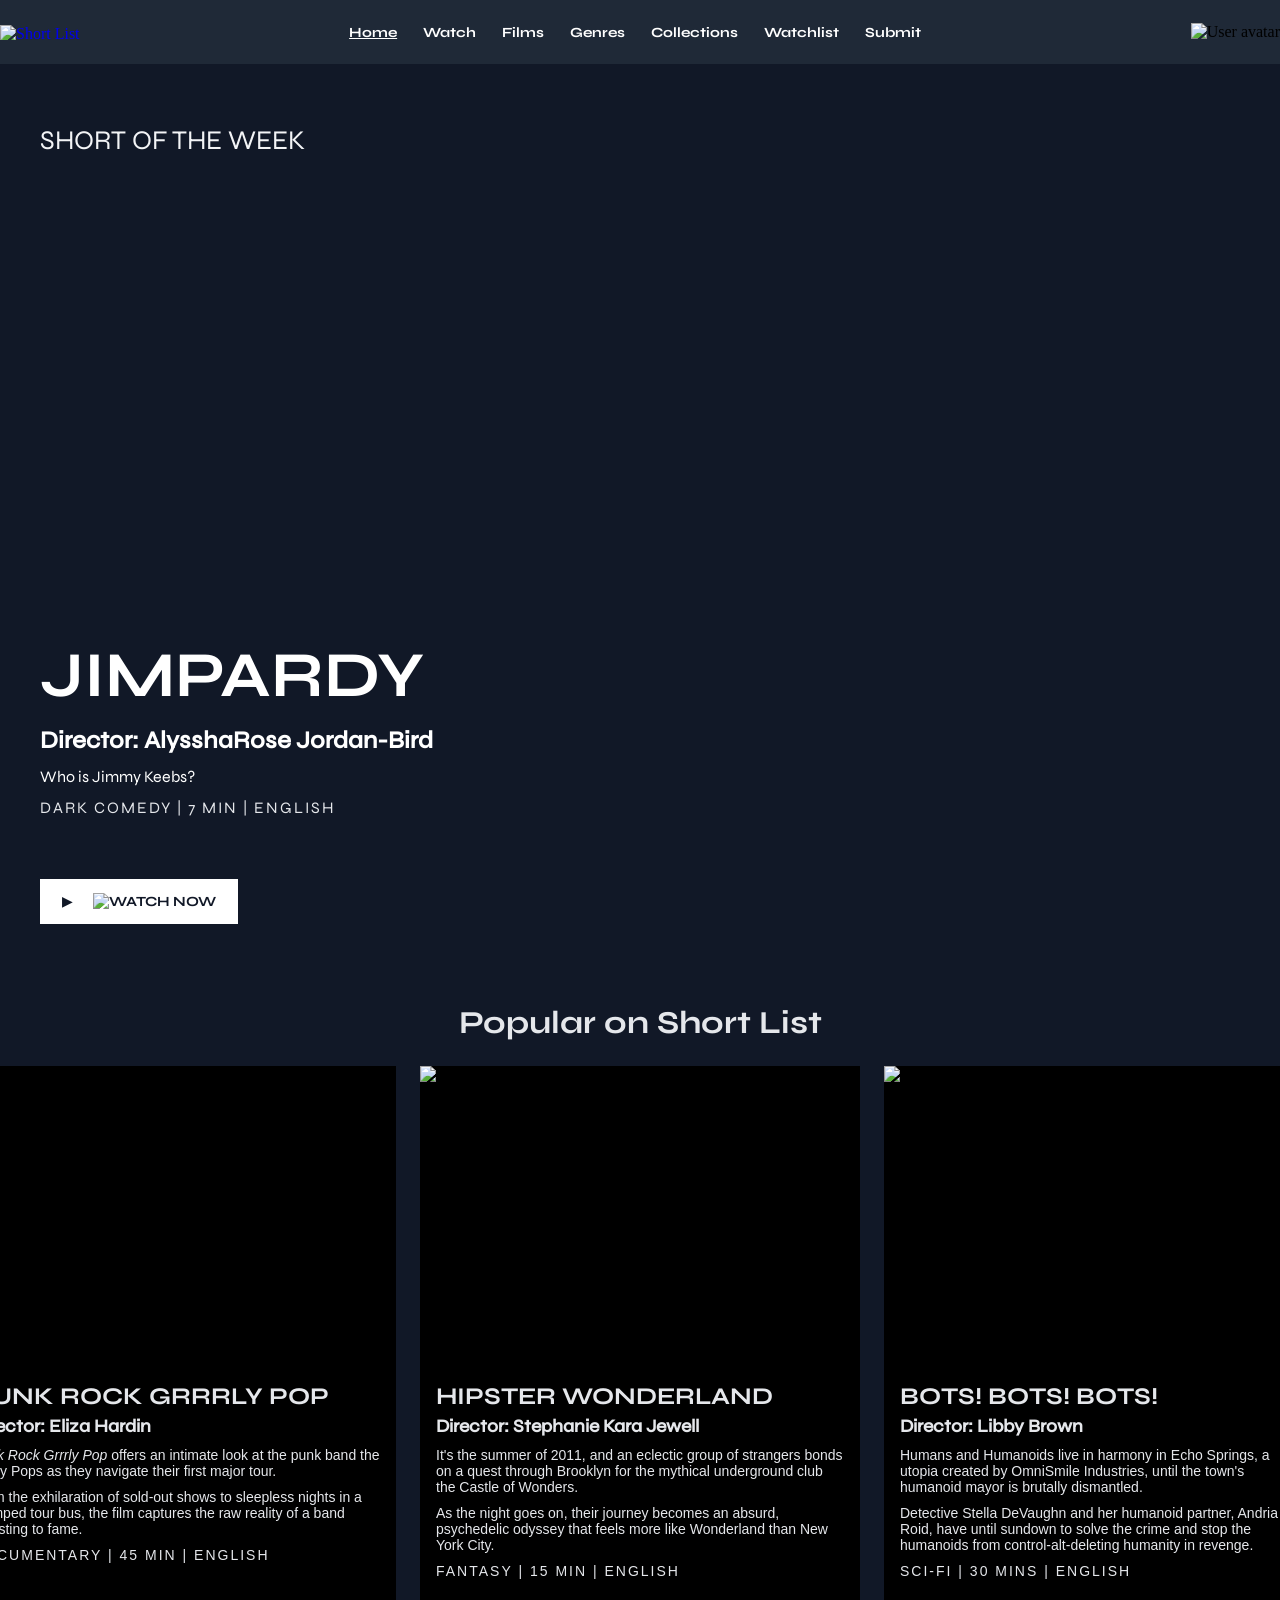
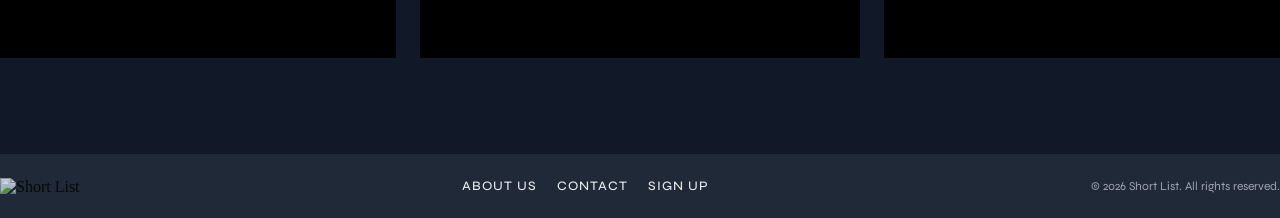
==== index.html @ 71845ef8 "fixed images issues" ====
<!DOCTYPE html>
<html lang="en">
<head>
    <meta charset="UTF-8">
    <title>Short List Home Page</title>
    <link rel="stylesheet" href="stylesheet.css">
</head>
<body>
<header class="site-header">
    <nav class="site-nav container">
        <div class="nav-left">
            <a href="index.html">
                <img src="shortl-list-logo.svg" alt="Short List">
            </a>
        </div>

        <div class="nav-center">
            <a href="#" class="current-page">Home</a>
            <a href="watch.html">Watch</a>
            <a href="#">Films</a>
            <a href="#">Genres</a>
            <a href="#">Collections</a>
            <a href="#">Watchlist</a>
            <a href="form.html">Submit</a>

        </div>

        <div class="nav-right">
            <img src="user_avatar.svg" alt="User avatar">
        </div>
    </nav>

</header>
<section class="hero">
    <div class="hero-img">
        <p class="featured-label">Short of the Week</p>

        <div class="hero-text">
            <h1>Jimpardy</h1>
            <h3>Director: AlysshaRose Jordan-Bird</h3>
            <p>Who is Jimmy Keebs?</p>
            <p class="card-meta">Dark Comedy | 7 Min | English</p>
            <a href="watch.html" class="hero-button">
                <img src="watch.html" alt="Watch Now">
            </a>
        </div>
    </div>
</section>

<section class="popular-section">
    <div class="popular-inner">
        <h3 class="popular-heading">Popular on Short List</h3>

        <div class="cards">
            <article class="card">
                <div class="card-image">
                    <img src="punk_rock.jpg" alt="Punk-Rock">
                </div>
                <div class="card-content">
                    <h2>Punk Rock Grrrly Pop</h2>
                    <h3>Director: Eliza Hardin</h3>
                    <p><i>Punk Rock Grrrly Pop</i> offers an intimate look at the punk band the Grrrly Pops as they navigate their first major tour.</p>
                    <p>From the exhilaration of sold-out shows to sleepless nights in a cramped tour bus, the film captures the raw reality of a band adjusting to fame.</p>
                    <p class="card-meta">Documentary | 45 Min | English</p>
                </div>
            </article>

            <article class="card">
                <div class="card-image">
                    <img src="hipster_wonderland.jpg" alt="Hipster Wonderland">
                </div>
                <div class="card-content">
                    <h2>Hipster Wonderland</h2>
                    <h3>Director: Stephanie Kara Jewell</h3>
                    <p>It's the summer of 2011, and an eclectic group of strangers bonds on a quest through Brooklyn for the mythical underground club the Castle of Wonders.</p>
                    <p>As the night goes on, their journey becomes an absurd, psychedelic odyssey that feels more like Wonderland than New York City.</p>
                    <p class="card-meta">Fantasy | 15 Min | English</p>
                </div>
            </article>

            <article class="card">
                <div class="card-image">
                    <img src="bots_bots_bots.jpg" alt="Bots! Bots! Bots!">
                </div>
                <div class="card-content">
                    <h2>Bots! Bots! Bots!</h2>
                    <h3>Director: Libby Brown</h3>
                    <p>Humans and Humanoids live in harmony in Echo Springs, a utopia created by OmniSmile Industries, until the town's humanoid mayor is brutally dismantled.</p>
                    <p>Detective Stella DeVaughn and her humanoid partner, Andria Roid, have until sundown to solve the crime and stop the humanoids from control-alt-deleting humanity in revenge.</p>
                    <p class="card-meta">Sci-Fi | 30 Mins | English</p>
                </div>

            </article>
        </div>
    </div>
</section>
<footer class="site-footer">
    <div class="container">
        <div class="footer-content">
            <div class="footer-logo">
                <img src="shortl-list-logo.svg" alt="Short List">
            </div>

            <div class="footer-links">
                <a href="#">About Us</a>
                <a href="#">Contact</a>
                <a href="#">Sign Up</a>
            </div>

            <p>&copy; 2026 Short List. All rights reserved.</p>
        </div>
    </div>
</footer>
</body>
</html>
---- stylesheet.css ----
@font-face {
    font-family: 'Syne-Bold';
    src: url('fonts/Syne-Bold.ttf');
}
@font-face {
    font-family: 'Syne-ExtraBold';
    src: url('fonts/Syne-ExtraBold.ttf');
}
@font-face {
    font-family: 'Syne-Medium';
    src: url('fonts/Syne-Medium.ttf');
}
@font-face {

    font-family: 'Syne-Regular';
    src: url('fonts/Syne-Regular.ttf');
}

@font-face {
    font-family: 'Syne-SemiBold';
    src: url('fonts/Syne-SemiBold.ttf');
}

@font-face {
    font-family: 'Syne-VariableFont_wght';
    src: url('fonts/Syne-VariableFont_wght.ttf');
}

body {
    margin: 0;
    background-color: #111827;
}


.site-header {
    background-color: #1F2937;
}

.container {
    width: min(1440px, 100%);
    margin: 0 auto;
}
.site-nav {
    min-height: 64px;
    display: flex;
    justify-content: space-between;
    align-items: center;
}

.nav-left img {
    height: 15px;
    width: auto;
    display: block;
}
.nav-center {
    display: flex;
    align-items: center;
    gap: 16px;
}

.nav-center a {
    color: white;
    font-family: 'Syne-Bold', serif;
    font-size: 14px;
    padding: 5px;
    text-decoration: none;
}

.nav-center a.current-page {
    font-weight: bold;
    text-decoration: underline;
}

.nav-center a:hover {
    text-decoration: underline;
}

.nav-right {
    display: flex;
    align-items: center;
    gap: 16px;
}

.nav-right img {
    height: 18px;
    width: auto;
    display: block
}

.hero {
    margin: 0;
}

.hero-img {
    height: 100vh;
    position: relative;
    background-image:
            linear-gradient(180deg, rgba(17, 24, 39, 0.1) 0%, rgba(17, 24, 39, 0.85) 100%),
            url('jimmy_img.jpg');
    background-position: center;
    background-repeat: no-repeat;
    background-size: cover;
}

.featured-label {
    position: absolute;
    top: 60px;
    left: 40px;
    margin: 0;
    font-family: 'Syne-Regular', sans-serif;
    font-size: 27px;
    text-transform: uppercase;
    color: #f3f4f6;
}

.hero-text {
    position: absolute;
    left: 40px;
    bottom: 40px;
    color: white;
    max-width: 600px;
}

.hero-text h1 {
    font-family: 'Syne-Bold', sans-serif;
    font-size: 64px;
    margin: 0 0 12px;
    text-transform: uppercase;
}
.hero-text h3 {
    font-family: 'Syne-Medium', sans-serif;
    font-size: 24px;
    margin: 0 0 12px;
}

.hero-text p {
    font-family: 'Syne-Regular', sans-serif;
    margin: 0 0 12px;
    font-size: 16px;
}

.card-meta {
    font-family: 'Manrope-Light', sans-serif;
    font-size: 14px;
    text-transform: uppercase;
}
.hero-button {
    display: inline-flex;
    align-items: center;
    gap: 10px;
    background-color: #ffffff;
    color: #111827;
    font-family: 'Syne-Bold', sans-serif;
    text-decoration: none;
    padding: 14px 22px;
    text-transform: uppercase;
    font-size: 14px;
    margin-top: 50px;
}

.hero-button::before {
    content: "▶";
    margin-right: 10px;
}
.popular-section {
    width: 100%;
    padding: 40px 24px 64px;
    box-sizing: border-box;
}

.popular-inner {
    max-width: 1440px;
    margin: 0 auto;
}

.popular-heading {
    color: #e5e7eb;
    text-align: center;
    font-family: 'Syne-Bold', sans-serif;
    font-size: 32px;
    margin: 0 0 24px;
    line-height: 1.2;
}

.cards {
    display: grid;
    grid-template-columns: repeat(3, 440px);
    gap: 24px;
    justify-content: center;
}

.card {
    width: 100%;
    max-width: 440px;
    height: 592px;
    overflow: hidden;
    background: black;
}

.card-image {
    position: relative;
    width: 100%;
    height: 300px;
    overflow: hidden;
}

.card-image::after {
    content: '';
    position: absolute;
    bottom: 0;
    left: 0;
    width: 100%;
    height: 60%;
    background: linear-gradient(to bottom, transparent, black);
}

.card-image img {
    width: 100%;
    height: 100%;
    object-fit: cover;
    display: block;
}

.card-content {
    height: 292px;
    padding: 1rem;
    box-sizing: border-box;
    background: black;
}

.card-content h2 {
    font-family: 'Syne-Bold', sans-serif;
    font-size: 24px;
    text-transform: uppercase;
    color: #e5e7eb;
    margin: 0 0 4px;
    padding: 0;
}

.card-content h3 {
    color: #e5e7eb;
    font-family: 'Syne-Medium', sans-serif;
    font-size: 18px;
    margin: 0 0 10px;
    padding: 0;
}

.card-content p {
    color: #e5e7eb;
    font-family: 'Inter', sans-serif;
    font-size: 14px;
    margin: 0 0 10px;
    padding: 0;
}

.card-meta {
    font-size: 11px;
    font-family: 'Syne-Medium', sans-serif;
    font-weight: 400;
    text-transform: uppercase;
    letter-spacing: 2px;
    color: #e5e7eb;
    margin: 0;
    padding: 0;
}



.watch-page .video-container {
    position: relative;
    width: 100%;
    padding-top: 56.25%;
}
.watch-page .video-container iframe {
    position: absolute;
    top: 0;
    left: 0;
    width: 100%;
    height: 100%;
}


.watch-page .film-title-bar h2 {
    color: #e5e7eb;
    font-family: Syne-se, sans-serif;
    font-size: 36px;
    text-transform: uppercase;
    margin: 0;
    }

.watch-page .synopsis h2 {
    color: #e5e7eb;
    font-family: Syne-Medium, sans-serif, sans-serif;
    font-size: 32px;
    margin: 20px 0 8px 0;
    text-indent: 5px;
    text-align: left;
}

.watch-page .synopsis p {
    color: #F5F5F5;
    font-family: Inter, sans-serif;
    font-size: 16px;
    margin: 0 0 12px 0;
    text-indent: 5px;
}
.watch-page .synopsis .label {
    font-family: Syne-Medium, sans-serif;
    color: #e5e7eb;
    text-indent: 5px;
}

.form-page .form-container {
    max-width: 640px;
    margin: 60px auto;
    padding: 0 20px;
    box-sizing: border-box;
}

.form-page .form-container h1 {
    color: #e5e7eb;
    font-family: Syne-ExtraBold, sans-serif;
    font-size: 36px;
    text-transform: uppercase;
    text-align: center;
    margin-bottom: 12px;
}

.form-page .form-subtitle {
    color: #e5e7eb;
    font-family: Syne-Medium, sans-serif;
    font-size: 16px;
    text-align: center;
    margin-bottom: 40px;
    text-indent: 0;
}

.form-page .form-group {
    display: flex;
    flex-direction: column;
    margin-bottom: 24px;
}

.form-page .form-group label {
    color: #e5e7eb;
    font-family: Syne-Medium, sans-serif;
    font-size: 14px;
    margin-bottom: 8px;
}

.form-page .form-group input {
    width: 100%;
    padding: 12px;
    font-size: 16px;
    background-color: #e5e7eb;
    border: none;
    box-sizing: border-box;
}

.form-page .required {
    color: #E63A2E;
}

.form-page form button {
    display: block;
    margin: 0 auto;
    background-color: #e5e7eb;
    color: black;
    font-family: Syne-Medium, sans-serif;
    font-size: 18px;
    padding: 14px 40px;
    border: 2px solid black;
    border-radius: 8px;
    cursor: pointer;
}

.form-page form button:hover {
    background-color: #E63A2E;
    color: white;
    border-color: #E63A2E;
}

.site-footer {
    background-color: #1F2937;
    width: 100%;
    margin-top: 32px;
}

.site-footer .container {
    min-height: 64px;
    display: flex;
    align-items: center;
}

.footer-content {
    width: 100%;
    display: flex;
    justify-content: space-between;
    align-items: center;
    gap: 16px;
}

.footer-logo img {
    height: 16px;
    width: auto;
    display: block;
    opacity: 0.8;
}

.footer-links {
    display: flex;
    gap: 20px;
    align-items: center;
}

.footer-links a {
    color: #e5e7eb;
    text-decoration: none;
    font-family: 'Syne-Medium', sans-serif;
    font-size: 13px;
    text-transform: uppercase;
    letter-spacing: 1px;
}

.footer-links a:hover {
    color: #ffffff;
    text-decoration: underline;
}

.site-footer p {
    color: #9CA3AF;
    font-family: 'Syne-Regular', sans-serif;
    font-size: 12px;
    margin: 0;
}
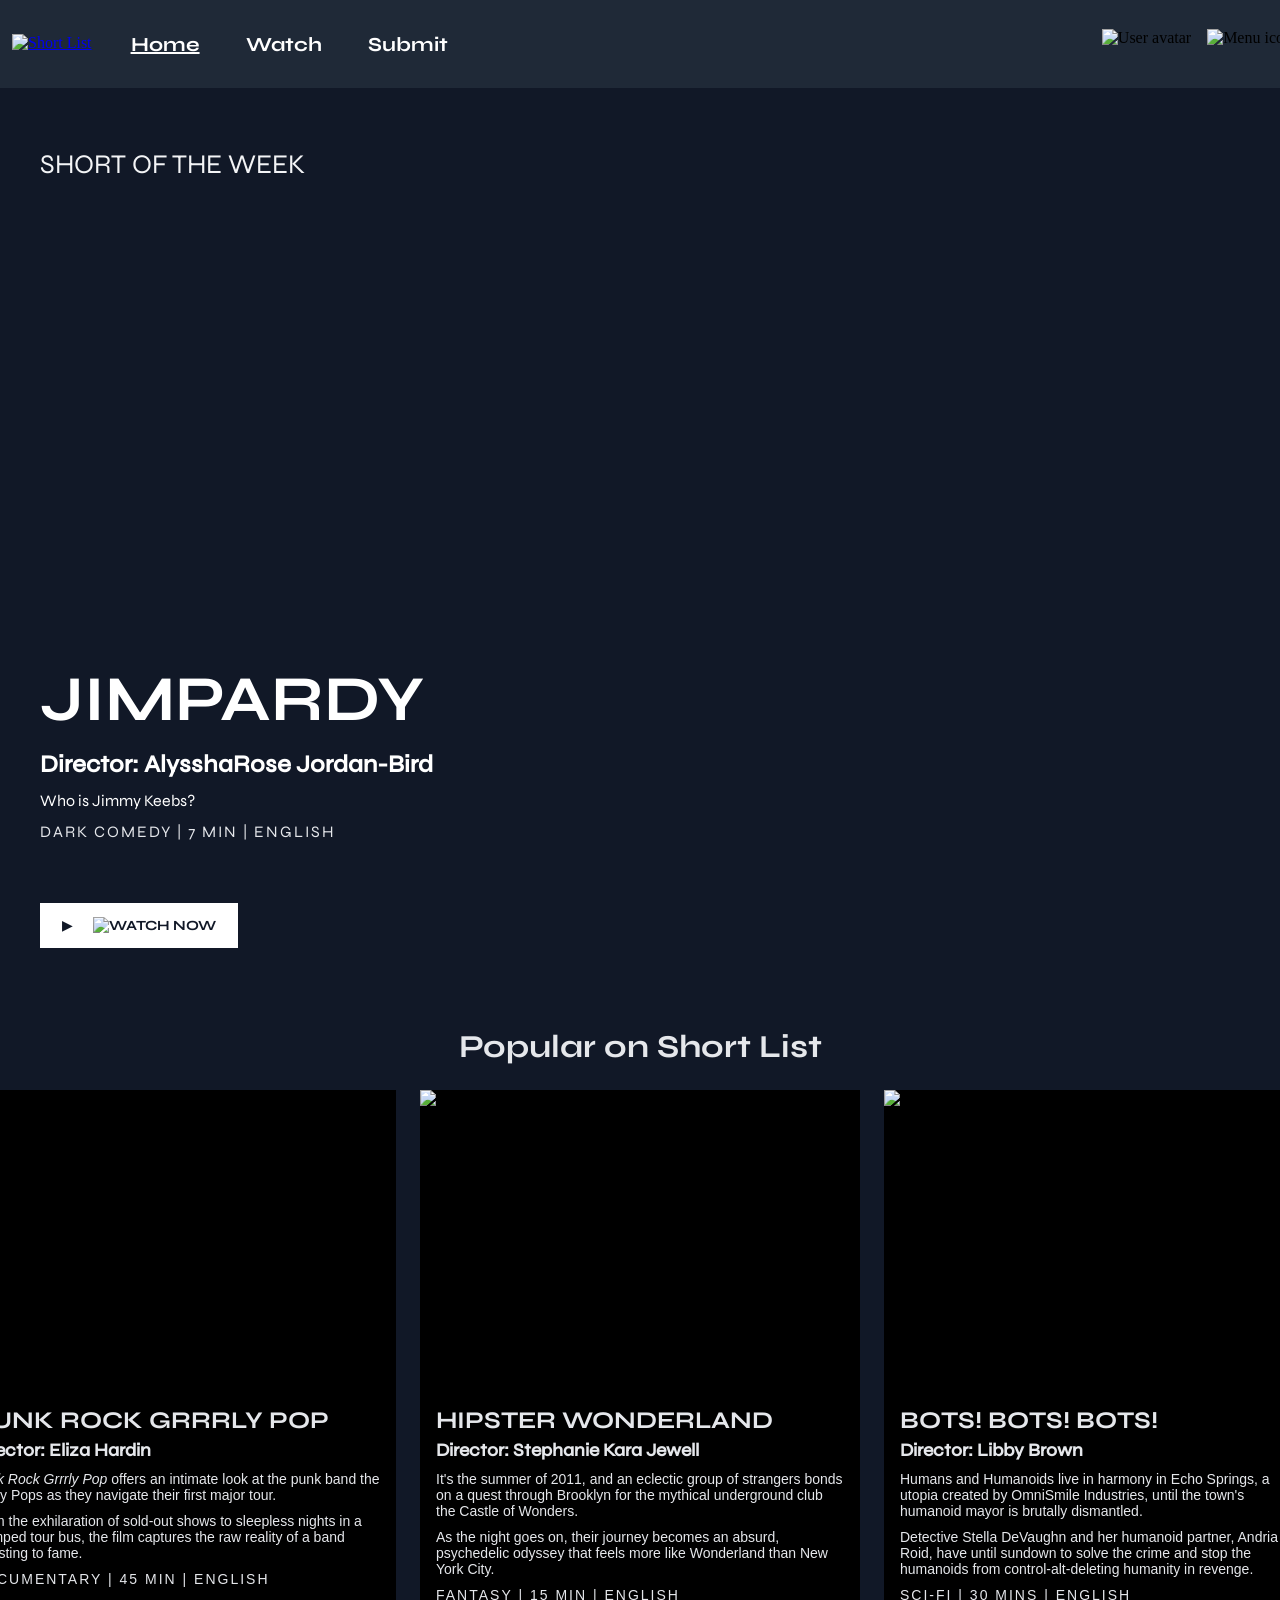
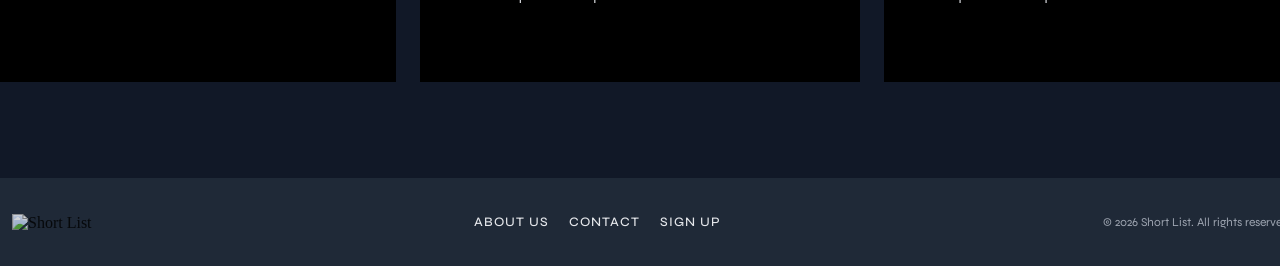
==== commit 6ce85a65: "fixed issue with images not showing up," ====
--- a/index.html
+++ b/index.html
@@ -17,16 +17,13 @@
         <div class="nav-center">
             <a href="#" class="current-page">Home</a>
             <a href="watch.html">Watch</a>
-            <a href="#">Films</a>
-            <a href="#">Genres</a>
-            <a href="#">Collections</a>
-            <a href="#">Watchlist</a>
             <a href="form.html">Submit</a>
 
         </div>
 
         <div class="nav-right">
             <img src="user_avatar.svg" alt="User avatar">
+            <img src="hamburger_menue.svg" alt="Menu icon">
         </div>
     </nav>
 
--- a/stylesheet.css
+++ b/stylesheet.css
@@ -26,44 +26,44 @@
     font-family: 'Syne-VariableFont_wght';
     src: url('fonts/Syne-VariableFont_wght.ttf');
 }
-
 body {
     margin: 0;
     background-color: #111827;
 }
-
-
+.container {
+    width: min(1440px, 100%);
+    padding: 12px;
+}
 .site-header {
     background-color: #1F2937;
 }
 
-.container {
-    width: min(1440px, 100%);
-    margin: 0 auto;
-}
+/* ===== nav bar ===== */
+
 .site-nav {
     min-height: 64px;
     display: flex;
-    justify-content: space-between;
     align-items: center;
 }
 
 .nav-left img {
-    height: 15px;
+    height: 20px;
     width: auto;
     display: block;
 }
+
 .nav-center {
     display: flex;
     align-items: center;
     gap: 16px;
+    margin-left: 24px;
 }
 
 .nav-center a {
     color: white;
     font-family: 'Syne-Bold', serif;
-    font-size: 14px;
-    padding: 5px;
+    font-size: 20px;
+    padding: 15px;
     text-decoration: none;
 }
 
@@ -80,14 +80,17 @@
     display: flex;
     align-items: center;
     gap: 16px;
+    margin-left: auto;
 }
 
 .nav-right img {
-    height: 18px;
+    height: 30px;
     width: auto;
-    display: block
-}
-
+    display: block;
+}
+
+
+/* ===== home page ===== */
 .hero {
     margin: 0;
 }
@@ -97,7 +100,7 @@
     position: relative;
     background-image:
             linear-gradient(180deg, rgba(17, 24, 39, 0.1) 0%, rgba(17, 24, 39, 0.85) 100%),
-            url('jimmy_img.jpg');
+            url(./jimmy_hero.jpg);
     background-position: center;
     background-repeat: no-repeat;
     background-size: cover;
@@ -265,21 +268,26 @@
     padding: 0;
 }
 
-
+/* ===== Watch page layout ===== */
 
 .watch-page .video-container {
     position: relative;
     width: 100%;
     padding-top: 56.25%;
 }
+
 .watch-page .video-container iframe {
     position: absolute;
     top: 0;
     left: 0;
     width: 100%;
     height: 100%;
-}
-
+    border: 0;
+}
+
+.watch-page .synopsis {
+    padding: 0 20px;
+}
 
 .watch-page .film-title-bar h2 {
     color: #e5e7eb;
@@ -287,14 +295,14 @@
     font-size: 36px;
     text-transform: uppercase;
     margin: 0;
+    padding: 0 20px;
     }
 
 .watch-page .synopsis h2 {
     color: #e5e7eb;
-    font-family: Syne-Medium, sans-serif, sans-serif;
+    font-family: Syne-Medium, sans-serif;
     font-size: 32px;
     margin: 20px 0 8px 0;
-    text-indent: 5px;
     text-align: left;
 }
 
@@ -303,12 +311,18 @@
     font-family: Inter, sans-serif;
     font-size: 16px;
     margin: 0 0 12px 0;
-    text-indent: 5px;
 }
 .watch-page .synopsis .label {
     font-family: Syne-Medium, sans-serif;
     color: #e5e7eb;
-    text-indent: 5px;
+}
+
+/* ===== forms page  layout ===== */
+
+body.form-page {
+    min-height: 100vh;
+    display: flex;
+    flex-direction: column;
 }
 
 .form-page .form-container {
@@ -316,8 +330,12 @@
     margin: 60px auto;
     padding: 0 20px;
     box-sizing: border-box;
-}
-
+    flex: 1;
+}
+
+body.form-page .sit-title {
+    margin-top: auto;
+}
 .form-page .form-container h1 {
     color: #e5e7eb;
     font-family: Syne-ExtraBold, sans-serif;
@@ -380,10 +398,13 @@
     color: white;
     border-color: #E63A2E;
 }
-
+body.form-page .site-footer {
+    margin-top: auto;
+}
+
+/* ===== forms page  layout ===== */
 .site-footer {
     background-color: #1F2937;
-    width: 100%;
     margin-top: 32px;
 }
 
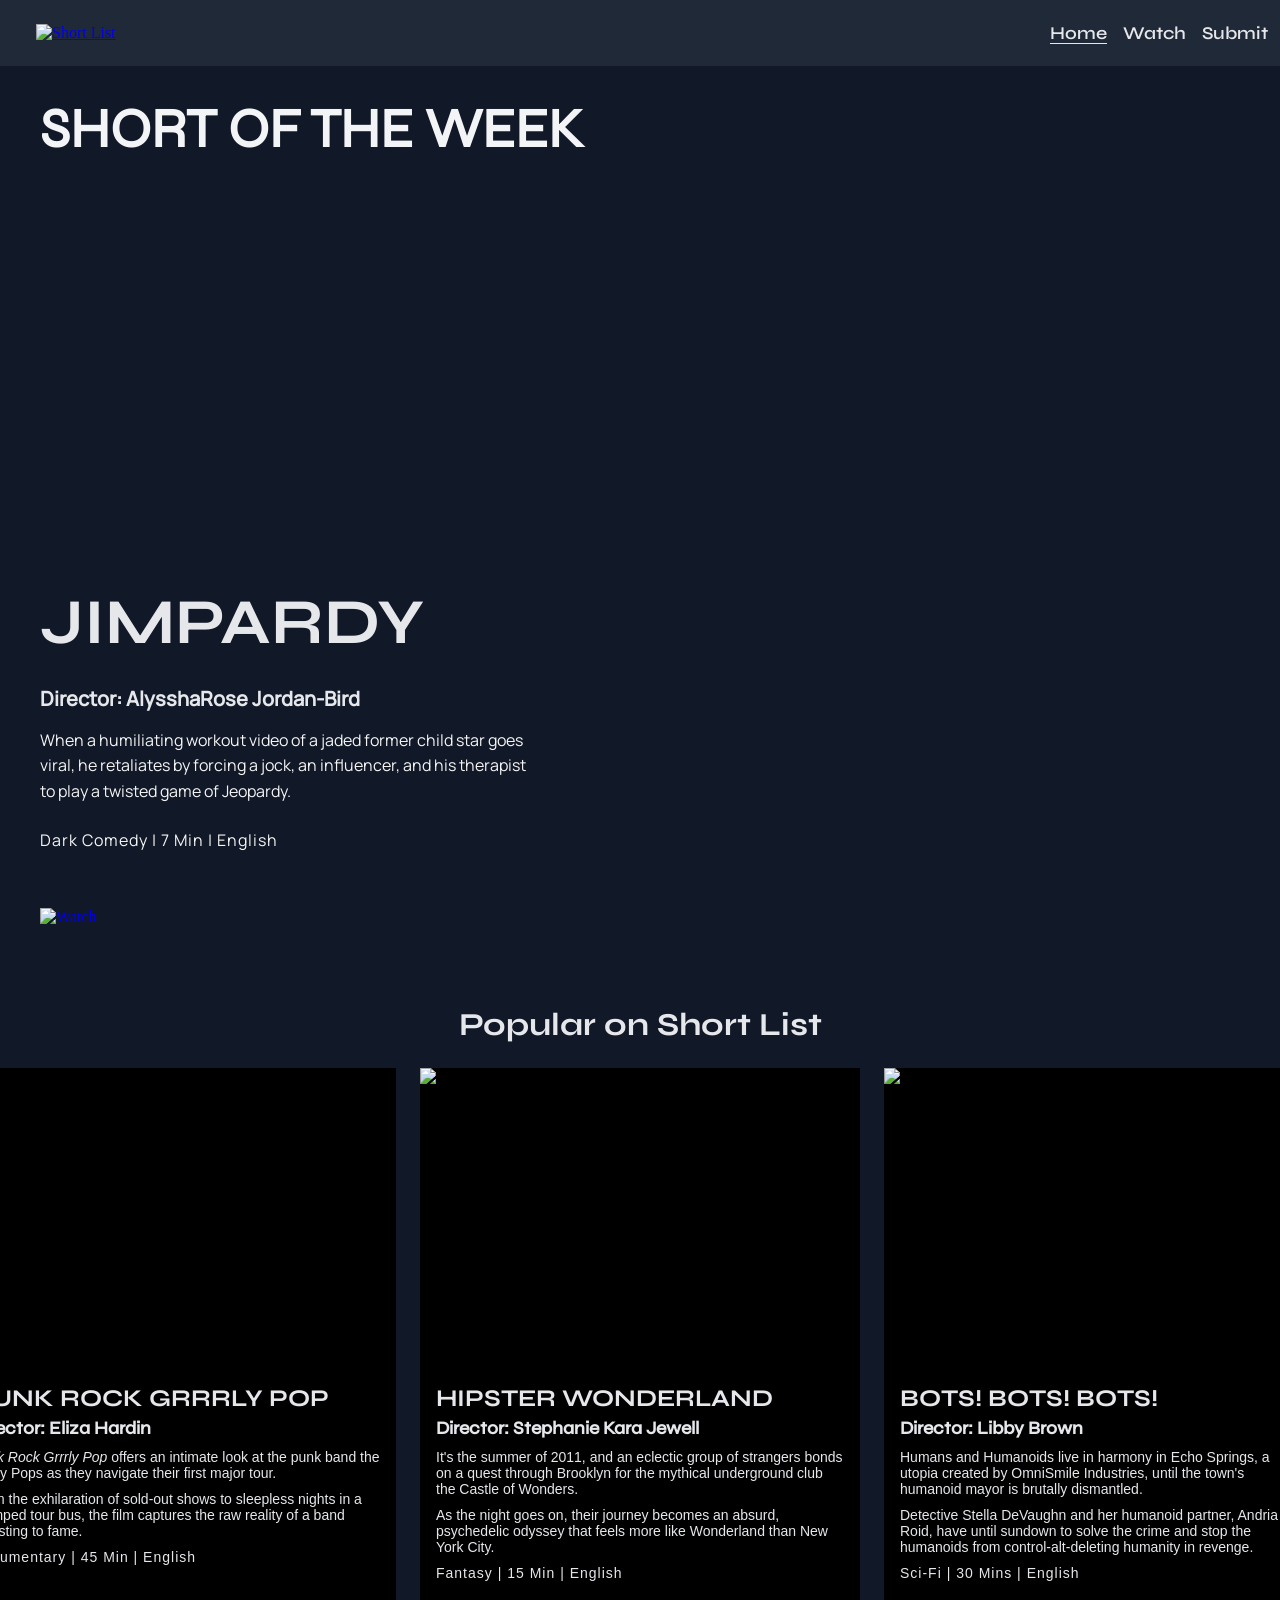
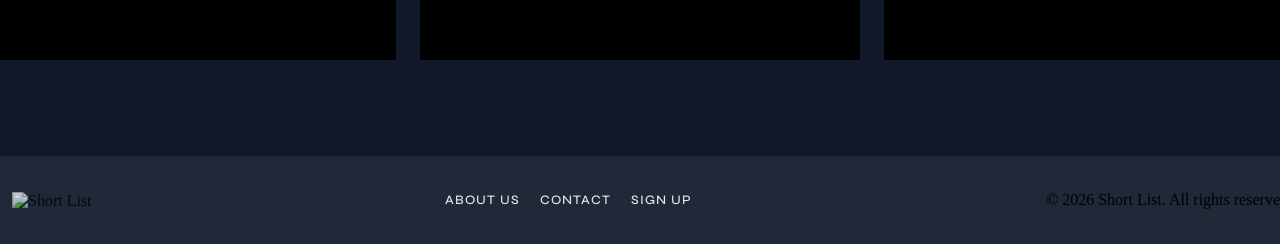
==== commit d96d2aff: "fixed issues with hero button, header, etc" ====
--- a/index.html
+++ b/index.html
@@ -14,32 +14,27 @@
             </a>
         </div>
 
-        <div class="nav-center">
-            <a href="#" class="current-page">Home</a>
+        <div class="nav-links">
+            <a href="index.html" class="current-page">Home</a>
             <a href="watch.html">Watch</a>
             <a href="form.html">Submit</a>
-
-        </div>
-
-        <div class="nav-right">
-            <img src="user_avatar.svg" alt="User avatar">
-            <img src="hamburger_menue.svg" alt="Menu icon">
         </div>
     </nav>
+</header>
 
-</header>
 <section class="hero">
     <div class="hero-img">
-        <p class="featured-label">Short of the Week</p>
+        <h2 class="featured-label">Short of the Week</h2>
+
 
         <div class="hero-text">
             <h1>Jimpardy</h1>
             <h3>Director: AlysshaRose Jordan-Bird</h3>
-            <p>Who is Jimmy Keebs?</p>
+            <p> When a humiliating workout video of a jaded former child star goes viral,
+                he retaliates by forcing a jock, an influencer, and his therapist to play a twisted game of Jeopardy.</p>
             <p class="card-meta">Dark Comedy | 7 Min | English</p>
-            <a href="watch.html" class="hero-button">
-                <img src="watch.html" alt="Watch Now">
-            </a>
+            <a href="watch.html" class="custom-hero-button">
+            <img src="watch_film.svg" alt="Watch"></a>
         </div>
     </div>
 </section>
--- a/stylesheet.css
+++ b/stylesheet.css
@@ -25,6 +25,28 @@
 @font-face {
     font-family: 'Syne-VariableFont_wght';
     src: url('fonts/Syne-VariableFont_wght.ttf');
+}
+
+@font-face {
+    font-family: 'Manrope-Regular';
+    src: url('fonts/Manrope-Regular.ttf');
+}
+
+@font-face {
+    font-family: 'Manrope-Medium';
+    src: url('fonts/Manrope-Medium.ttf');
+}
+@font-face {
+    font-family: 'Manrope-SemiBold';
+    src: url('fonts/Manrope-SemiBold.ttf');
+}
+@font-face {
+    font-family: 'Manrope-ExtraLight';
+    src: url('fonts/Manrope-ExtraLight.ttf');
+}
+@font-face {
+    font-family: 'Manrope-Light';
+    src: url('fonts/Manrope-Light.ttf');
 }
 body {
     margin: 0;
@@ -36,61 +58,49 @@
 }
 .site-header {
     background-color: #1F2937;
-}
-
-/* ===== nav bar ===== */
+    padding: 10px 24px;
+}
 
 .site-nav {
-    min-height: 64px;
-    display: flex;
+   display: flex;
     align-items: center;
+    justify-content: space-between;
+ width: 100%;
+    gap: 80px;
 }
 
 .nav-left img {
-    height: 20px;
+    height: 18px;
     width: auto;
     display: block;
 }
 
-.nav-center {
+.nav-links {
     display: flex;
     align-items: center;
     gap: 16px;
-    margin-left: 24px;
-}
-
-.nav-center a {
-    color: white;
-    font-family: 'Syne-Bold', serif;
-    font-size: 20px;
-    padding: 15px;
+}
+
+.nav-links a {
+    color: #e5e7eb;
+    font-family: 'Syne-SemiBold', serif;
+    font-size: 18px;
     text-decoration: none;
-}
-
-.nav-center a.current-page {
+    padding: 0;
+}
+
+.nav-links a.current-page {
     font-weight: bold;
     text-decoration: underline;
-}
-
-.nav-center a:hover {
+    text-underline-offset: 4px;
+}
+
+.nav-links a:hover {
     text-decoration: underline;
-}
-
-.nav-right {
-    display: flex;
-    align-items: center;
-    gap: 16px;
-    margin-left: auto;
-}
-
-.nav-right img {
-    height: 30px;
-    width: auto;
-    display: block;
-}
-
-
-/* ===== home page ===== */
+    text-underline-offset: 4px;
+}
+
+
 .hero {
     margin: 0;
 }
@@ -108,11 +118,11 @@
 
 .featured-label {
     position: absolute;
-    top: 60px;
+    top: 30px;
     left: 40px;
     margin: 0;
     font-family: 'Syne-Regular', sans-serif;
-    font-size: 27px;
+    font-size: 55px;
     text-transform: uppercase;
     color: #f3f4f6;
 }
@@ -121,50 +131,55 @@
     position: absolute;
     left: 40px;
     bottom: 40px;
-    color: white;
+    color: #e5e7eb;
     max-width: 600px;
 }
 
 .hero-text h1 {
     font-family: 'Syne-Bold', sans-serif;
     font-size: 64px;
-    margin: 0 0 12px;
+    margin: 0 0 24px;
     text-transform: uppercase;
 }
 .hero-text h3 {
-    font-family: 'Syne-Medium', sans-serif;
-    font-size: 24px;
-    margin: 0 0 12px;
+    font-family: 'Manrope-Medium', sans-serif;
+    font-size: 20px;
+    margin: 0 0 16px;
+    color: #e5e7eb;
 }
 
 .hero-text p {
-    font-family: 'Syne-Regular', sans-serif;
-    margin: 0 0 12px;
+    font-family: Manrope-Regular, sans-serif;
+    margin: 0 0 24px;
     font-size: 16px;
+    line-height: 1.6;
+    color: #F5F5F5;
+    max-width: 500px;
 }
 
 .card-meta {
     font-family: 'Manrope-Light', sans-serif;
     font-size: 14px;
-    text-transform: uppercase;
-}
-.hero-button {
-    display: inline-flex;
-    align-items: center;
-    gap: 10px;
-    background-color: #ffffff;
-    color: #111827;
-    font-family: 'Syne-Bold', sans-serif;
+    color: #e5e7eb;
+    letter-spacing: 1px;
+}
+.custom-hero-button {
+    display: inline-block;
+    margin-top: 30px;
+    transition: transform 0.3s ease;
+    cursor: pointer;
     text-decoration: none;
-    padding: 14px 22px;
-    text-transform: uppercase;
-    font-size: 14px;
-    margin-top: 50px;
-}
-
-.hero-button::before {
-    content: "▶";
-    margin-right: 10px;
+    background: none;
+    border: none;
+    padding: 0;
+}
+.custom-hero-button:hover {
+    transform: scale(1.08);
+    filter: drop-shadow(0px 0px 8px rgba(255, 255, 255, 0.4));
+}
+.custom-hero-button img {
+    height: 40px;
+    width: auto;
 }
 .popular-section {
     width: 100%;
@@ -257,16 +272,7 @@
     padding: 0;
 }
 
-.card-meta {
-    font-size: 11px;
-    font-family: 'Syne-Medium', sans-serif;
-    font-weight: 400;
-    text-transform: uppercase;
-    letter-spacing: 2px;
-    color: #e5e7eb;
-    margin: 0;
-    padding: 0;
-}
+
 
 /* ===== Watch page layout ===== */
 
@@ -449,9 +455,4 @@
     text-decoration: underline;
 }
 
-.site-footer p {
-    color: #9CA3AF;
-    font-family: 'Syne-Regular', sans-serif;
-    font-size: 12px;
-    margin: 0;
-}+
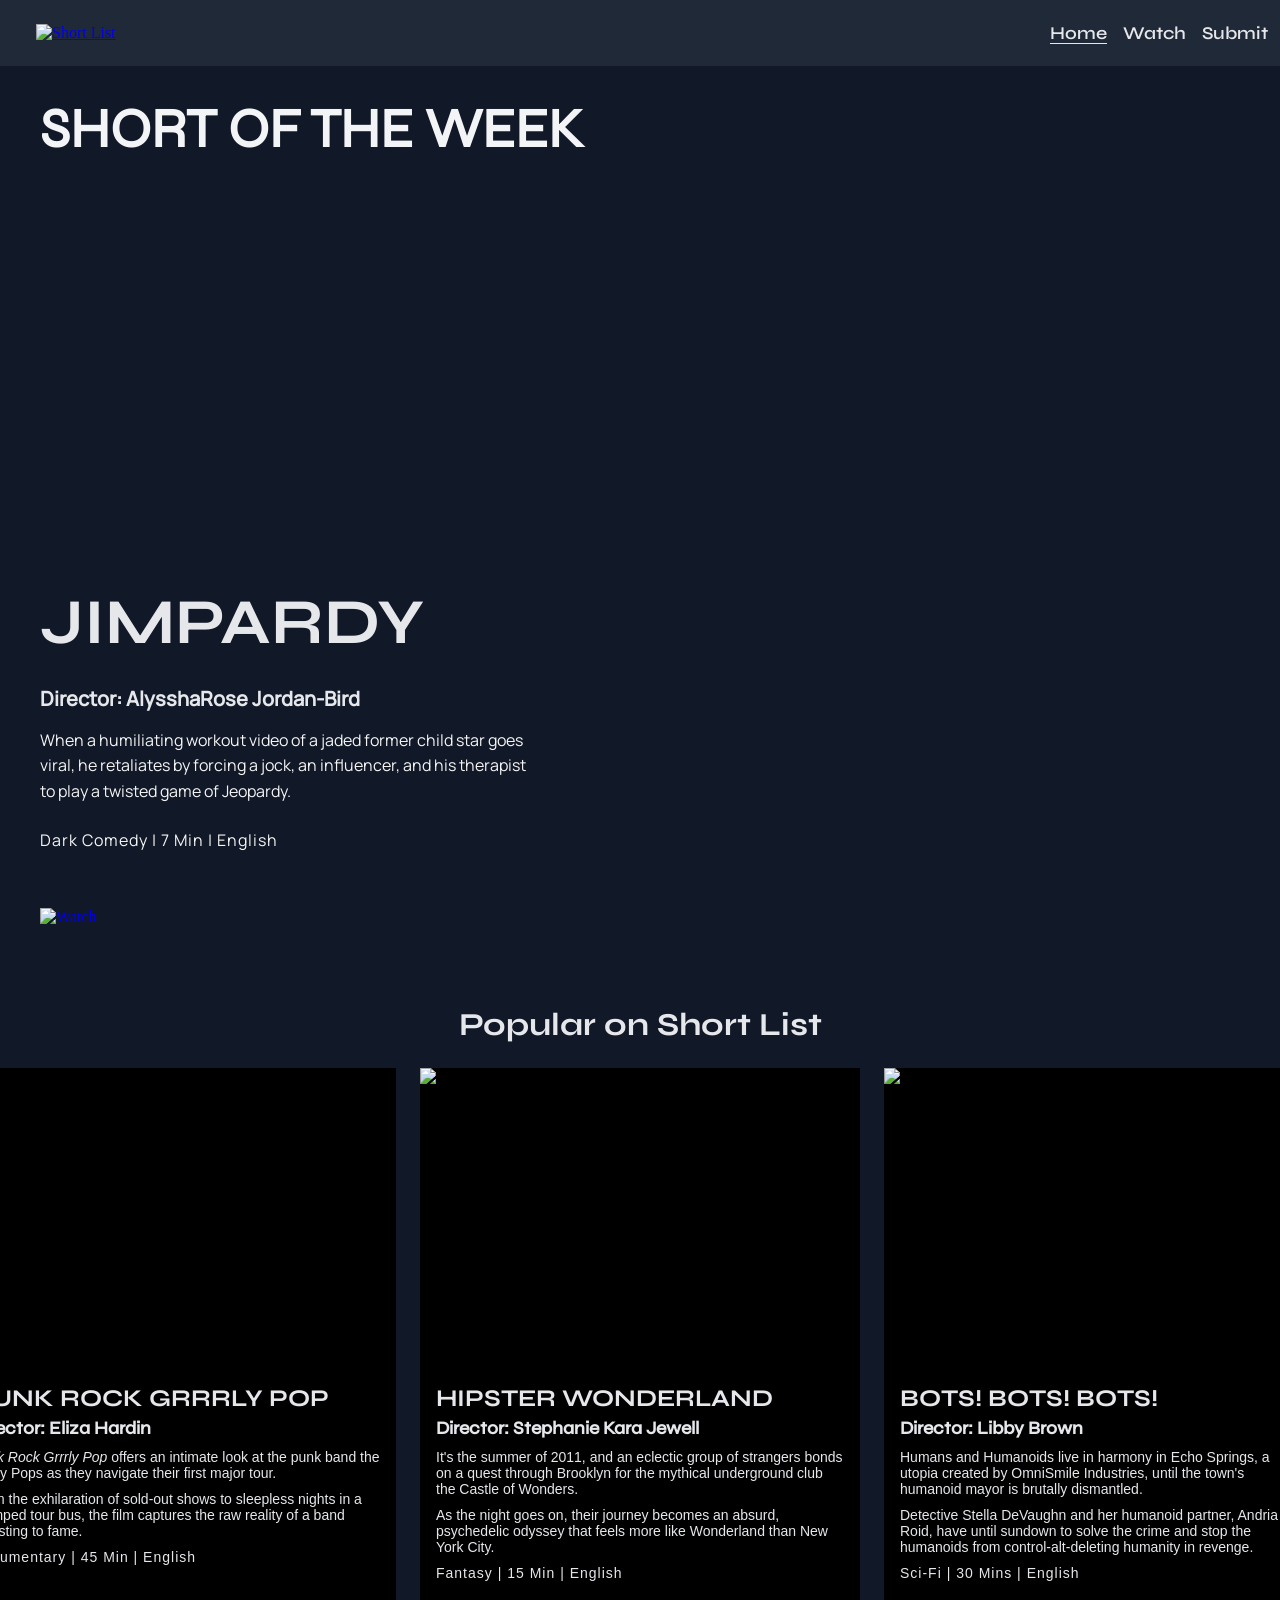
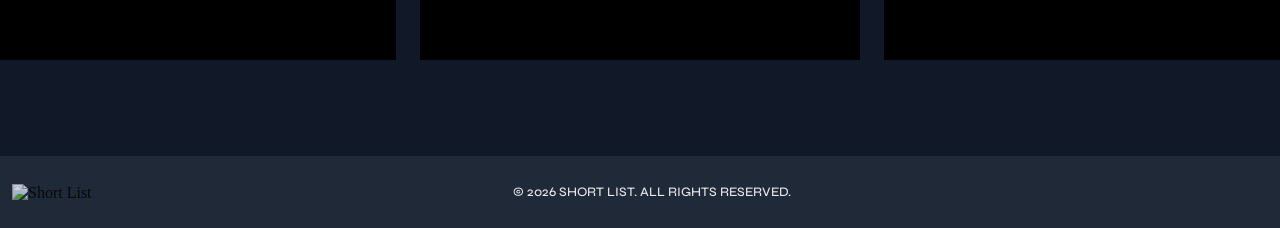
==== commit 5adb82aa: "moved to proper directory" ====
--- a/index.html
+++ b/index.html
@@ -3,20 +3,20 @@
 <head>
     <meta charset="UTF-8">
     <title>Short List Home Page</title>
-    <link rel="stylesheet" href="stylesheet.css">
+    <link rel="stylesheet" href="jordanbird_alyssharose_desktop_website/stylesheet.css">
 </head>
 <body>
 <header class="site-header">
     <nav class="site-nav container">
         <div class="nav-left">
             <a href="index.html">
-                <img src="shortl-list-logo.svg" alt="Short List">
+                <img src="short-list-logo.svg" alt="Short List">
             </a>
         </div>
 
         <div class="nav-links">
             <a href="index.html" class="current-page">Home</a>
-            <a href="watch.html">Watch</a>
+            <a href="jordanbird_alyssharose_desktop_website/watch.html">Watch</a>
             <a href="form.html">Submit</a>
         </div>
     </nav>
@@ -33,7 +33,7 @@
             <p> When a humiliating workout video of a jaded former child star goes viral,
                 he retaliates by forcing a jock, an influencer, and his therapist to play a twisted game of Jeopardy.</p>
             <p class="card-meta">Dark Comedy | 7 Min | English</p>
-            <a href="watch.html" class="custom-hero-button">
+            <a href="jordanbird_alyssharose_desktop_website/watch.html" class="custom-hero-button">
             <img src="watch_film.svg" alt="Watch"></a>
         </div>
     </div>
@@ -90,16 +90,14 @@
     <div class="container">
         <div class="footer-content">
             <div class="footer-logo">
-                <img src="shortl-list-logo.svg" alt="Short List">
+                <img src="short-list-logo.svg" alt="Short List">
             </div>
 
-            <div class="footer-links">
-                <a href="#">About Us</a>
-                <a href="#">Contact</a>
-                <a href="#">Sign Up</a>
+            <div class="footer-trademark">
+                <p>&copy; 2026 Short List. All rights reserved.</p>
             </div>
 
-            <p>&copy; 2026 Short List. All rights reserved.</p>
+            <div class="footer-spacer"></div>
         </div>
     </div>
 </footer>
--- a/jordanbird_alyssharose_desktop_website/stylesheet.css
+++ b/jordanbird_alyssharose_desktop_website/stylesheet.css
@@ -0,0 +1,453 @@
+
+@font-face {
+    font-family: 'Syne-Bold';
+    src: url('fonts/Syne-Bold.ttf');
+}
+@font-face {
+    font-family: 'Syne-ExtraBold';
+    src: url('fonts/Syne-ExtraBold.ttf');
+}
+@font-face {
+    font-family: 'Syne-Medium';
+    src: url('fonts/Syne-Medium.ttf');
+}
+@font-face {
+
+    font-family: 'Syne-Regular';
+    src: url('fonts/Syne-Regular.ttf');
+}
+
+@font-face {
+    font-family: 'Syne-SemiBold';
+    src: url('fonts/Syne-SemiBold.ttf');
+}
+
+@font-face {
+    font-family: 'Syne-VariableFont_wght';
+    src: url('fonts/Syne-VariableFont_wght.ttf');
+}
+
+@font-face {
+    font-family: 'Manrope-Regular';
+    src: url('fonts/Manrope-Regular.ttf');
+}
+
+@font-face {
+    font-family: 'Manrope-Medium';
+    src: url('fonts/Manrope-Medium.ttf');
+}
+@font-face {
+    font-family: 'Manrope-SemiBold';
+    src: url('fonts/Manrope-SemiBold.ttf');
+}
+@font-face {
+    font-family: 'Manrope-ExtraLight';
+    src: url('fonts/Manrope-ExtraLight.ttf');
+}
+@font-face {
+    font-family: 'Manrope-Light';
+    src: url('fonts/Manrope-Light.ttf');
+}
+body {
+    margin: 0;
+    background-color: #111827;
+}
+.container {
+    width: min(1440px, 100%);
+    padding: 12px;
+}
+.site-header {
+    background-color: #1F2937;
+    padding: 10px 24px;
+}
+
+.site-nav {
+   display: flex;
+    align-items: center;
+    justify-content: space-between;
+ width: 100%;
+    gap: 80px;
+}
+
+.nav-left img {
+    height: 18px;
+    width: auto;
+    display: block;
+}
+
+.nav-links {
+    display: flex;
+    align-items: center;
+    gap: 16px;
+}
+
+.nav-links a {
+    color: #e5e7eb;
+    font-family: 'Syne-SemiBold', serif;
+    font-size: 18px;
+    text-decoration: none;
+    padding: 0;
+}
+
+.nav-links a.current-page {
+    font-weight: bold;
+    text-decoration: underline;
+    text-underline-offset: 4px;
+}
+
+.nav-links a:hover {
+    text-decoration: underline;
+    text-underline-offset: 4px;
+}
+
+
+.hero {
+    margin: 0;
+}
+
+.hero-img {
+    height: 100vh;
+    position: relative;
+    background-image:
+            linear-gradient(180deg, rgba(17, 24, 39, 0.1) 0%, rgba(17, 24, 39, 0.85) 100%),
+            url(./jimmy_hero.jpg);
+    background-position: center;
+    background-repeat: no-repeat;
+    background-size: cover;
+}
+
+.featured-label {
+    position: absolute;
+    top: 30px;
+    left: 40px;
+    margin: 0;
+    font-family: 'Syne-Regular', sans-serif;
+    font-size: 55px;
+    text-transform: uppercase;
+    color: #f3f4f6;
+}
+
+.hero-text {
+    position: absolute;
+    left: 40px;
+    bottom: 40px;
+    color: #e5e7eb;
+    max-width: 600px;
+}
+
+.hero-text h1 {
+    font-family: 'Syne-Bold', sans-serif;
+    font-size: 64px;
+    margin: 0 0 24px;
+    text-transform: uppercase;
+}
+.hero-text h3 {
+    font-family: 'Manrope-Medium', sans-serif;
+    font-size: 20px;
+    margin: 0 0 16px;
+    color: #e5e7eb;
+}
+
+.hero-text p {
+    font-family: Manrope-Regular, sans-serif;
+    margin: 0 0 24px;
+    font-size: 16px;
+    line-height: 1.6;
+    color: #F5F5F5;
+    max-width: 500px;
+}
+
+.card-meta {
+    font-family: 'Manrope-Light', sans-serif;
+    font-size: 14px;
+    color: #e5e7eb;
+    letter-spacing: 1px;
+}
+.custom-hero-button {
+    display: inline-block;
+    margin-top: 30px;
+    transition: transform 0.3s ease;
+    cursor: pointer;
+    text-decoration: none;
+    background: none;
+    border: none;
+    padding: 0;
+}
+.custom-hero-button:hover {
+    transform: scale(1.08);
+    filter: drop-shadow(0px 0px 8px rgba(255, 255, 255, 0.4));
+}
+.custom-hero-button img {
+    height: 40px;
+    width: auto;
+}
+.popular-section {
+    width: 100%;
+    padding: 40px 24px 64px;
+    box-sizing: border-box;
+}
+
+.popular-inner {
+    max-width: 1440px;
+    margin: 0 auto;
+}
+
+.popular-heading {
+    color: #e5e7eb;
+    text-align: center;
+    font-family: 'Syne-Bold', sans-serif;
+    font-size: 32px;
+    margin: 0 0 24px;
+    line-height: 1.2;
+}
+
+.cards {
+    display: grid;
+    grid-template-columns: repeat(3, 440px);
+    gap: 24px;
+    justify-content: center;
+}
+
+.card {
+    width: 100%;
+    max-width: 440px;
+    height: 592px;
+    overflow: hidden;
+    background: black;
+}
+
+.card-image {
+    position: relative;
+    width: 100%;
+    height: 300px;
+    overflow: hidden;
+}
+
+.card-image::after {
+    content: '';
+    position: absolute;
+    bottom: 0;
+    left: 0;
+    width: 100%;
+    height: 60%;
+    background: linear-gradient(to bottom, transparent, black);
+}
+
+.card-image img {
+    width: 100%;
+    height: 100%;
+    object-fit: cover;
+    display: block;
+}
+
+.card-content {
+    height: 292px;
+    padding: 1rem;
+    box-sizing: border-box;
+    background: black;
+}
+
+.card-content h2 {
+    font-family: 'Syne-Bold', sans-serif;
+    font-size: 24px;
+    text-transform: uppercase;
+    color: #e5e7eb;
+    margin: 0 0 4px;
+    padding: 0;
+}
+
+.card-content h3 {
+    color: #e5e7eb;
+    font-family: 'Syne-Medium', sans-serif;
+    font-size: 18px;
+    margin: 0 0 10px;
+    padding: 0;
+}
+
+.card-content p {
+    color: #e5e7eb;
+    font-family: 'Inter', sans-serif;
+    font-size: 14px;
+    margin: 0 0 10px;
+    padding: 0;
+}
+
+
+
+/* ===== Watch page layout ===== */
+
+.watch-page .video-container {
+    position: relative;
+    width: 100%;
+    padding-top: 56.25%;
+}
+
+.watch-page .video-container iframe {
+    position: absolute;
+    top: 0;
+    left: 0;
+    width: 100%;
+    height: 100%;
+    border: 0;
+}
+
+.watch-page .synopsis {
+    padding: 0 20px;
+}
+
+.watch-page .film-title-bar h2 {
+    color: #e5e7eb;
+    font-family: Syne-se, sans-serif;
+    font-size: 36px;
+    text-transform: uppercase;
+    margin: 0;
+    padding: 0 20px;
+    }
+
+.watch-page .synopsis h2 {
+    color: #e5e7eb;
+    font-family: Syne-Medium, sans-serif;
+    font-size: 32px;
+    margin: 20px 0 8px 0;
+    text-align: left;
+}
+
+.watch-page .synopsis p {
+    color: #F5F5F5;
+    font-family: Inter, sans-serif;
+    font-size: 16px;
+    margin: 0 0 12px 0;
+}
+.watch-page .synopsis .label {
+    font-family: Syne-Medium, sans-serif;
+    color: #e5e7eb;
+}
+
+/* ===== forms page  layout ===== */
+
+body.form-page {
+    min-height: 100vh;
+    display: flex;
+    flex-direction: column;
+}
+
+.form-page .form-container {
+    max-width: 640px;
+    margin: 60px auto;
+    padding: 0 20px;
+    box-sizing: border-box;
+    flex: 1;
+}
+
+body.form-page .sit-title {
+    margin-top: auto;
+}
+.form-page .form-container h1 {
+    color: #e5e7eb;
+    font-family: Syne-ExtraBold, sans-serif;
+    font-size: 36px;
+    text-transform: uppercase;
+    text-align: center;
+    margin-bottom: 12px;
+}
+
+.form-page .form-subtitle {
+    color: #e5e7eb;
+    font-family: Syne-Medium, sans-serif;
+    font-size: 16px;
+    text-align: center;
+    margin-bottom: 40px;
+    text-indent: 0;
+}
+
+.form-page .form-group {
+    display: flex;
+    flex-direction: column;
+    margin-bottom: 24px;
+}
+
+.form-page .form-group label {
+    color: #e5e7eb;
+    font-family: Syne-Medium, sans-serif;
+    font-size: 14px;
+    margin-bottom: 8px;
+}
+
+.form-page .form-group input {
+    width: 100%;
+    padding: 12px;
+    font-size: 16px;
+    background-color: #e5e7eb;
+    border: none;
+    box-sizing: border-box;
+}
+
+.form-page .required {
+    color: #E63A2E;
+}
+
+.form-page form button {
+    display: block;
+    margin: 0 auto;
+    background-color: #e5e7eb;
+    color: black;
+    font-family: Syne-Medium, sans-serif;
+    font-size: 18px;
+    padding: 14px 40px;
+    border: 2px solid black;
+    border-radius: 8px;
+    cursor: pointer;
+}
+
+.form-page form button:hover {
+    background-color: #E63A2E;
+    color: white;
+    border-color: #E63A2E;
+}
+body.form-page .site-footer {
+    margin-top: auto;
+}
+
+
+.site-footer {
+    background-color: #1F2937;
+    margin-top: 32px;
+}
+
+.site-footer .container {
+    min-height: 48px;
+    display: flex;
+    align-items: center;
+}
+
+.footer-content {
+    width: 100%;
+    display: flex;
+    justify-content: space-between;
+    align-items: center;
+    gap: 16px;
+}
+
+
+.footer-logo,
+.footer-trademark,
+.footer-spacer {
+    flex: 1;
+}
+
+.footer-trademark {
+    color: #e5e7eb;
+    font-family: 'Syne-Medium', sans-serif;
+    font-size: 13px;
+    text-transform: uppercase;
+    text-align: center;
+}
+
+.footer-logo img {
+    height: 16px;
+    width: auto;
+    display: block;
+    opacity: 0.8;
+}
+
+
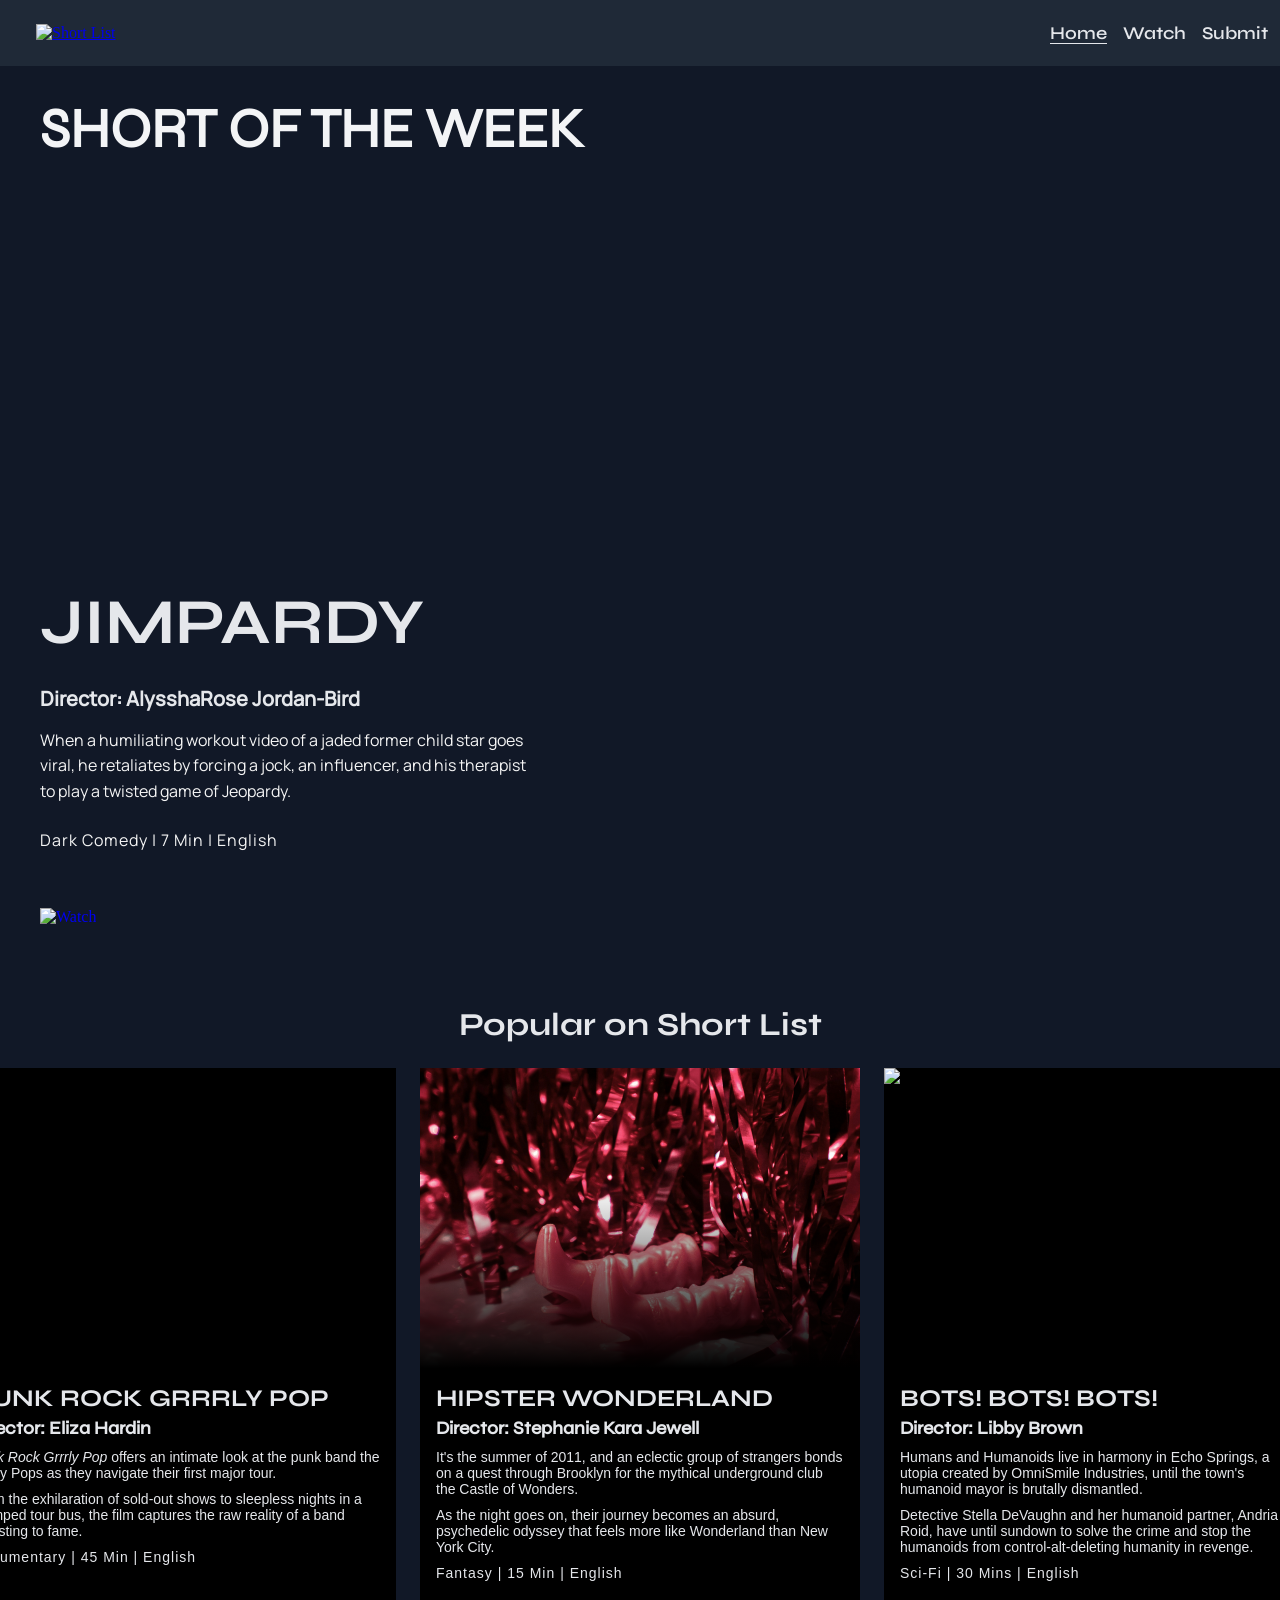
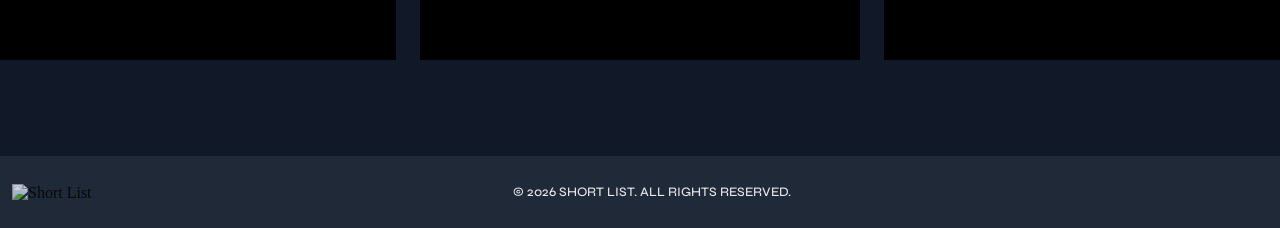
==== commit 22b6cc03: "added correct image directory for test image" ====
--- a/index.html
+++ b/index.html
@@ -3,7 +3,7 @@
 <head>
     <meta charset="UTF-8">
     <title>Short List Home Page</title>
-    <link rel="stylesheet" href="jordanbird_alyssharose_desktop_website/stylesheet.css">
+    <link rel="stylesheet" href="stylesheet.css">
 </head>
 <body>
 <header class="site-header">
@@ -16,7 +16,7 @@
 
         <div class="nav-links">
             <a href="index.html" class="current-page">Home</a>
-            <a href="jordanbird_alyssharose_desktop_website/watch.html">Watch</a>
+            <a href="watch.html">Watch</a>
             <a href="form.html">Submit</a>
         </div>
     </nav>
@@ -33,7 +33,7 @@
             <p> When a humiliating workout video of a jaded former child star goes viral,
                 he retaliates by forcing a jock, an influencer, and his therapist to play a twisted game of Jeopardy.</p>
             <p class="card-meta">Dark Comedy | 7 Min | English</p>
-            <a href="jordanbird_alyssharose_desktop_website/watch.html" class="custom-hero-button">
+            <a href="watch.html" class="custom-hero-button">
             <img src="watch_film.svg" alt="Watch"></a>
         </div>
     </div>
@@ -59,7 +59,7 @@
 
             <article class="card">
                 <div class="card-image">
-                    <img src="hipster_wonderland.jpg" alt="Hipster Wonderland">
+                    <img src="images/hipster_wonderland.jpg" alt="Hipster Wonderland">
                 </div>
                 <div class="card-content">
                     <h2>Hipster Wonderland</h2>
--- a/stylesheet.css
+++ b/stylesheet.css
@@ -0,0 +1,453 @@
+
+@font-face {
+    font-family: 'Syne-Bold';
+    src: url('fonts/Syne-Bold.ttf');
+}
+@font-face {
+    font-family: 'Syne-ExtraBold';
+    src: url('fonts/Syne-ExtraBold.ttf');
+}
+@font-face {
+    font-family: 'Syne-Medium';
+    src: url('fonts/Syne-Medium.ttf');
+}
+@font-face {
+
+    font-family: 'Syne-Regular';
+    src: url('fonts/Syne-Regular.ttf');
+}
+
+@font-face {
+    font-family: 'Syne-SemiBold';
+    src: url('fonts/Syne-SemiBold.ttf');
+}
+
+@font-face {
+    font-family: 'Syne-VariableFont_wght';
+    src: url('fonts/Syne-VariableFont_wght.ttf');
+}
+
+@font-face {
+    font-family: 'Manrope-Regular';
+    src: url('fonts/Manrope-Regular.ttf');
+}
+
+@font-face {
+    font-family: 'Manrope-Medium';
+    src: url('fonts/Manrope-Medium.ttf');
+}
+@font-face {
+    font-family: 'Manrope-SemiBold';
+    src: url('fonts/Manrope-SemiBold.ttf');
+}
+@font-face {
+    font-family: 'Manrope-ExtraLight';
+    src: url('fonts/Manrope-ExtraLight.ttf');
+}
+@font-face {
+    font-family: 'Manrope-Light';
+    src: url('fonts/Manrope-Light.ttf');
+}
+body {
+    margin: 0;
+    background-color: #111827;
+}
+.container {
+    width: min(1440px, 100%);
+    padding: 12px;
+}
+.site-header {
+    background-color: #1F2937;
+    padding: 10px 24px;
+}
+
+.site-nav {
+   display: flex;
+    align-items: center;
+    justify-content: space-between;
+ width: 100%;
+    gap: 80px;
+}
+
+.nav-left img {
+    height: 18px;
+    width: auto;
+    display: block;
+}
+
+.nav-links {
+    display: flex;
+    align-items: center;
+    gap: 16px;
+}
+
+.nav-links a {
+    color: #e5e7eb;
+    font-family: 'Syne-SemiBold', serif;
+    font-size: 18px;
+    text-decoration: none;
+    padding: 0;
+}
+
+.nav-links a.current-page {
+    font-weight: bold;
+    text-decoration: underline;
+    text-underline-offset: 4px;
+}
+
+.nav-links a:hover {
+    text-decoration: underline;
+    text-underline-offset: 4px;
+}
+
+
+.hero {
+    margin: 0;
+}
+
+.hero-img {
+    height: 100vh;
+    position: relative;
+    background-image:
+            linear-gradient(180deg, rgba(17, 24, 39, 0.1) 0%, rgba(17, 24, 39, 0.85) 100%),
+            url(./jimmy_hero.jpg);
+    background-position: center;
+    background-repeat: no-repeat;
+    background-size: cover;
+}
+
+.featured-label {
+    position: absolute;
+    top: 30px;
+    left: 40px;
+    margin: 0;
+    font-family: 'Syne-Regular', sans-serif;
+    font-size: 55px;
+    text-transform: uppercase;
+    color: #f3f4f6;
+}
+
+.hero-text {
+    position: absolute;
+    left: 40px;
+    bottom: 40px;
+    color: #e5e7eb;
+    max-width: 600px;
+}
+
+.hero-text h1 {
+    font-family: 'Syne-Bold', sans-serif;
+    font-size: 64px;
+    margin: 0 0 24px;
+    text-transform: uppercase;
+}
+.hero-text h3 {
+    font-family: 'Manrope-Medium', sans-serif;
+    font-size: 20px;
+    margin: 0 0 16px;
+    color: #e5e7eb;
+}
+
+.hero-text p {
+    font-family: Manrope-Regular, sans-serif;
+    margin: 0 0 24px;
+    font-size: 16px;
+    line-height: 1.6;
+    color: #F5F5F5;
+    max-width: 500px;
+}
+
+.card-meta {
+    font-family: 'Manrope-Light', sans-serif;
+    font-size: 14px;
+    color: #e5e7eb;
+    letter-spacing: 1px;
+}
+.custom-hero-button {
+    display: inline-block;
+    margin-top: 30px;
+    transition: transform 0.3s ease;
+    cursor: pointer;
+    text-decoration: none;
+    background: none;
+    border: none;
+    padding: 0;
+}
+.custom-hero-button:hover {
+    transform: scale(1.08);
+    filter: drop-shadow(0px 0px 8px rgba(255, 255, 255, 0.4));
+}
+.custom-hero-button img {
+    height: 40px;
+    width: auto;
+}
+.popular-section {
+    width: 100%;
+    padding: 40px 24px 64px;
+    box-sizing: border-box;
+}
+
+.popular-inner {
+    max-width: 1440px;
+    margin: 0 auto;
+}
+
+.popular-heading {
+    color: #e5e7eb;
+    text-align: center;
+    font-family: 'Syne-Bold', sans-serif;
+    font-size: 32px;
+    margin: 0 0 24px;
+    line-height: 1.2;
+}
+
+.cards {
+    display: grid;
+    grid-template-columns: repeat(3, 440px);
+    gap: 24px;
+    justify-content: center;
+}
+
+.card {
+    width: 100%;
+    max-width: 440px;
+    height: 592px;
+    overflow: hidden;
+    background: black;
+}
+
+.card-image {
+    position: relative;
+    width: 100%;
+    height: 300px;
+    overflow: hidden;
+}
+
+.card-image::after {
+    content: '';
+    position: absolute;
+    bottom: 0;
+    left: 0;
+    width: 100%;
+    height: 60%;
+    background: linear-gradient(to bottom, transparent, black);
+}
+
+.card-image img {
+    width: 100%;
+    height: 100%;
+    object-fit: cover;
+    display: block;
+}
+
+.card-content {
+    height: 292px;
+    padding: 1rem;
+    box-sizing: border-box;
+    background: black;
+}
+
+.card-content h2 {
+    font-family: 'Syne-Bold', sans-serif;
+    font-size: 24px;
+    text-transform: uppercase;
+    color: #e5e7eb;
+    margin: 0 0 4px;
+    padding: 0;
+}
+
+.card-content h3 {
+    color: #e5e7eb;
+    font-family: 'Syne-Medium', sans-serif;
+    font-size: 18px;
+    margin: 0 0 10px;
+    padding: 0;
+}
+
+.card-content p {
+    color: #e5e7eb;
+    font-family: 'Inter', sans-serif;
+    font-size: 14px;
+    margin: 0 0 10px;
+    padding: 0;
+}
+
+
+
+/* ===== Watch page layout ===== */
+
+.watch-page .video-container {
+    position: relative;
+    width: 100%;
+    padding-top: 56.25%;
+}
+
+.watch-page .video-container iframe {
+    position: absolute;
+    top: 0;
+    left: 0;
+    width: 100%;
+    height: 100%;
+    border: 0;
+}
+
+.watch-page .synopsis {
+    padding: 0 20px;
+}
+
+.watch-page .film-title-bar h2 {
+    color: #e5e7eb;
+    font-family: Syne-se, sans-serif;
+    font-size: 36px;
+    text-transform: uppercase;
+    margin: 0;
+    padding: 0 20px;
+    }
+
+.watch-page .synopsis h2 {
+    color: #e5e7eb;
+    font-family: Syne-Medium, sans-serif;
+    font-size: 32px;
+    margin: 20px 0 8px 0;
+    text-align: left;
+}
+
+.watch-page .synopsis p {
+    color: #F5F5F5;
+    font-family: Inter, sans-serif;
+    font-size: 16px;
+    margin: 0 0 12px 0;
+}
+.watch-page .synopsis .label {
+    font-family: Syne-Medium, sans-serif;
+    color: #e5e7eb;
+}
+
+/* ===== forms page  layout ===== */
+
+body.form-page {
+    min-height: 100vh;
+    display: flex;
+    flex-direction: column;
+}
+
+.form-page .form-container {
+    max-width: 640px;
+    margin: 60px auto;
+    padding: 0 20px;
+    box-sizing: border-box;
+    flex: 1;
+}
+
+body.form-page .sit-title {
+    margin-top: auto;
+}
+.form-page .form-container h1 {
+    color: #e5e7eb;
+    font-family: Syne-ExtraBold, sans-serif;
+    font-size: 36px;
+    text-transform: uppercase;
+    text-align: center;
+    margin-bottom: 12px;
+}
+
+.form-page .form-subtitle {
+    color: #e5e7eb;
+    font-family: Syne-Medium, sans-serif;
+    font-size: 16px;
+    text-align: center;
+    margin-bottom: 40px;
+    text-indent: 0;
+}
+
+.form-page .form-group {
+    display: flex;
+    flex-direction: column;
+    margin-bottom: 24px;
+}
+
+.form-page .form-group label {
+    color: #e5e7eb;
+    font-family: Syne-Medium, sans-serif;
+    font-size: 14px;
+    margin-bottom: 8px;
+}
+
+.form-page .form-group input {
+    width: 100%;
+    padding: 12px;
+    font-size: 16px;
+    background-color: #e5e7eb;
+    border: none;
+    box-sizing: border-box;
+}
+
+.form-page .required {
+    color: #E63A2E;
+}
+
+.form-page form button {
+    display: block;
+    margin: 0 auto;
+    background-color: #e5e7eb;
+    color: black;
+    font-family: Syne-Medium, sans-serif;
+    font-size: 18px;
+    padding: 14px 40px;
+    border: 2px solid black;
+    border-radius: 8px;
+    cursor: pointer;
+}
+
+.form-page form button:hover {
+    background-color: #E63A2E;
+    color: white;
+    border-color: #E63A2E;
+}
+body.form-page .site-footer {
+    margin-top: auto;
+}
+
+
+.site-footer {
+    background-color: #1F2937;
+    margin-top: 32px;
+}
+
+.site-footer .container {
+    min-height: 48px;
+    display: flex;
+    align-items: center;
+}
+
+.footer-content {
+    width: 100%;
+    display: flex;
+    justify-content: space-between;
+    align-items: center;
+    gap: 16px;
+}
+
+
+.footer-logo,
+.footer-trademark,
+.footer-spacer {
+    flex: 1;
+}
+
+.footer-trademark {
+    color: #e5e7eb;
+    font-family: 'Syne-Medium', sans-serif;
+    font-size: 13px;
+    text-transform: uppercase;
+    text-align: center;
+}
+
+.footer-logo img {
+    height: 16px;
+    width: auto;
+    display: block;
+    opacity: 0.8;
+}
+
+
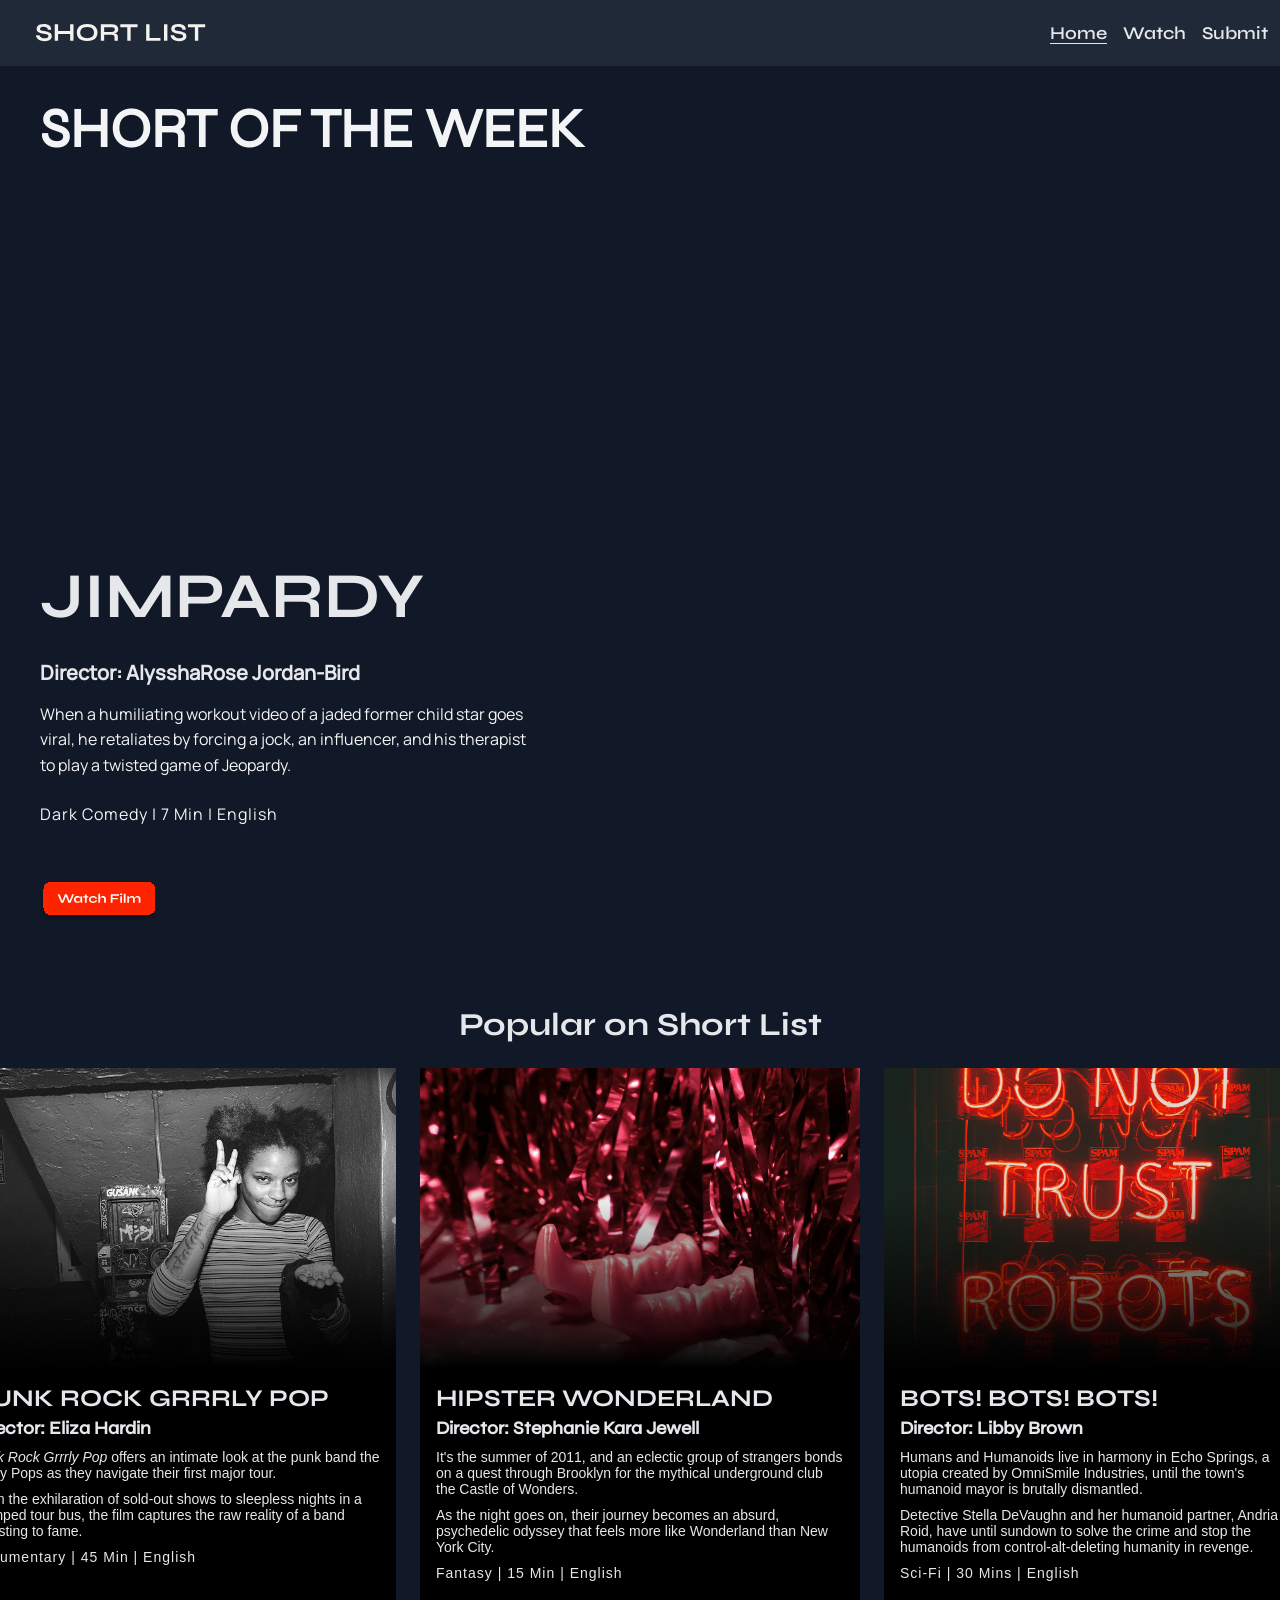
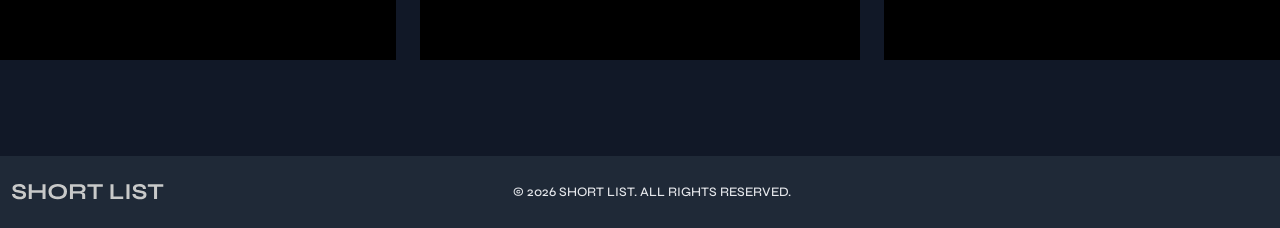
==== commit 41d3a0a6: "correct image directory for all photos in index execpt hero." ====
--- a/index.html
+++ b/index.html
@@ -10,7 +10,7 @@
     <nav class="site-nav container">
         <div class="nav-left">
             <a href="index.html">
-                <img src="short-list-logo.svg" alt="Short List">
+                <img src="images/short-list-logo.svg" alt="Short List">
             </a>
         </div>
 
@@ -34,7 +34,7 @@
                 he retaliates by forcing a jock, an influencer, and his therapist to play a twisted game of Jeopardy.</p>
             <p class="card-meta">Dark Comedy | 7 Min | English</p>
             <a href="watch.html" class="custom-hero-button">
-            <img src="watch_film.svg" alt="Watch"></a>
+            <img src="images/watch_film.svg" alt="Watch"></a>
         </div>
     </div>
 </section>
@@ -46,7 +46,7 @@
         <div class="cards">
             <article class="card">
                 <div class="card-image">
-                    <img src="punk_rock.jpg" alt="Punk-Rock">
+                    <img src="images/punk_rock.jpg" alt="Punk-Rock">
                 </div>
                 <div class="card-content">
                     <h2>Punk Rock Grrrly Pop</h2>
@@ -72,7 +72,7 @@
 
             <article class="card">
                 <div class="card-image">
-                    <img src="bots_bots_bots.jpg" alt="Bots! Bots! Bots!">
+                    <img src="images/bots_bots_bots.jpg" alt="Bots! Bots! Bots!">
                 </div>
                 <div class="card-content">
                     <h2>Bots! Bots! Bots!</h2>
@@ -90,7 +90,7 @@
     <div class="container">
         <div class="footer-content">
             <div class="footer-logo">
-                <img src="short-list-logo.svg" alt="Short List">
+                <img src="images/short-list-logo.svg" alt="Short List">
             </div>
 
             <div class="footer-trademark">
